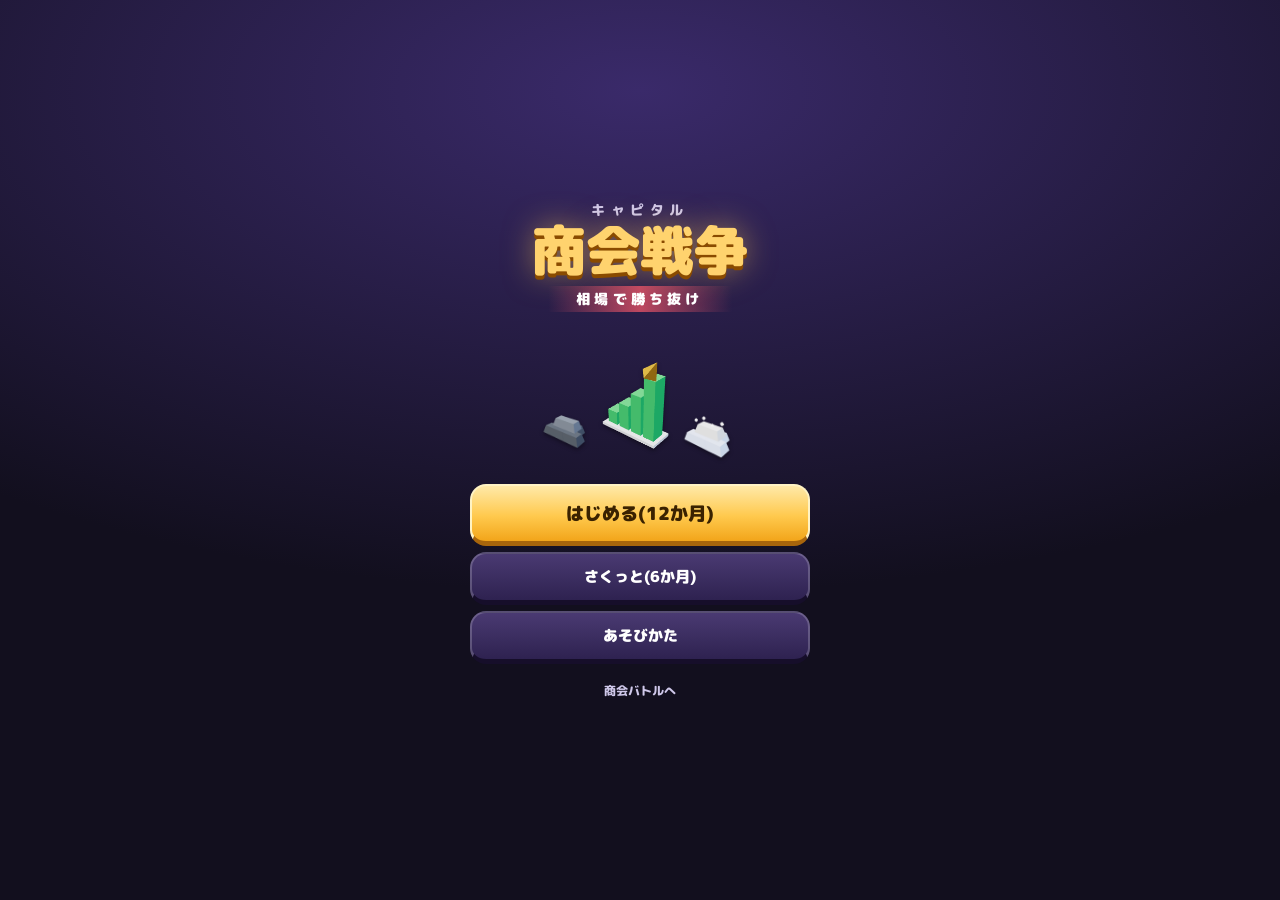
==== war/index.html @ 1674f00e "New game: Capital Merchant War, a resource trading game with live charts - Five resources with candl" ====
<!doctype html>
<html lang="ja">
<head>
<meta charset="utf-8">
<meta name="viewport" content="width=device-width,initial-scale=1,viewport-fit=cover,user-scalable=no">
<meta name="theme-color" content="#120f1e">
<meta name="apple-mobile-web-app-capable" content="yes">
<meta name="apple-mobile-web-app-title" content="商会戦争">
<title>キャピタル商会戦争</title>
<link rel="preconnect" href="https://fonts.googleapis.com">
<link href="https://fonts.googleapis.com/css2?family=M+PLUS+Rounded+1c:wght@500;800;900&display=swap" rel="stylesheet">
<link rel="stylesheet" href="style.css">
</head>
<body>
<div id="app">
  <header id="top"></header>
  <div id="rivals"></div>
  <div id="chips"></div>
  <div id="chartbox"><canvas id="chart"></canvas><div id="feed"></div><div id="timer"><i></i></div></div>
  <div id="pos"></div>
  <div id="ctrl"></div>
</div>
<div id="fx"></div>
<div id="sheet"></div>
<div id="screen"></div>
<script type="module" src="game.js"></script>
</body>
</html>
---- war/style.css ----
:root{--gold:#ffd36e;--up:#3ccf8e;--dn:#ff5a6a;--bg:#120f1e;--panel:#1d1830;--line:rgba(255,255,255,.1);--safet:env(safe-area-inset-top);--safeb:env(safe-area-inset-bottom)}
*{box-sizing:border-box;-webkit-tap-highlight-color:transparent;-webkit-user-select:none;user-select:none}
html,body{margin:0;height:100%;overflow:hidden;background:radial-gradient(120% 80% at 50% 0%,#2a1f4a 0%,#120f1e 60%);color:#fff;font-family:'M PLUS Rounded 1c',system-ui,-apple-system,'Hiragino Maru Gothic ProN',sans-serif;touch-action:manipulation}
button{font-family:inherit;color:inherit;border:0;cursor:pointer}
img.ic{width:22px;height:22px;object-fit:contain;vertical-align:middle;filter:drop-shadow(0 2px 2px rgba(0,0,0,.4));pointer-events:none}
.up{color:var(--up)}.dn{color:var(--dn)}
#app{position:fixed;inset:0;display:flex;flex-direction:column;gap:6px;padding:calc(var(--safet) + 6px) 10px calc(var(--safeb) + 8px)}
body.shake #app{animation:sh .35s}
@keyframes sh{20%{transform:translate(calc(var(--sh) * -1),2px)}40%{transform:translate(var(--sh),-2px)}60%{transform:translate(calc(var(--sh) * -.6),1px)}80%{transform:translate(calc(var(--sh) * .4),0)}}

/* 上: 月・総資産・順位 */
#top{display:flex;align-items:center;gap:8px}
.month{background:linear-gradient(180deg,#ffd36e,#f2a51a);color:#3a2200;border-radius:14px;padding:4px 12px;display:flex;flex-direction:column;align-items:center;line-height:1.1;border-bottom:3px solid #a8650c}
.month b{font-size:20px;font-weight:900}.month small{font-size:9px;font-weight:800}
.money{flex:1;min-width:0;background:var(--panel);border:1px solid var(--line);border-radius:14px;padding:4px 12px;display:flex;flex-direction:column;line-height:1.15}
.money .cash{font-size:13px;font-weight:800;display:flex;align-items:center;gap:4px}.money .cash b{font-size:24px;font-weight:900;letter-spacing:.02em}.money img.ic{width:24px;height:24px}
.money small{font-size:10px;color:#b8b0d8}
.rank{background:var(--panel);border:1px solid var(--line);border-radius:14px;padding:6px 12px;font-size:12px;font-weight:800}.rank b{font-size:24px;color:var(--gold);font-weight:900}

/* ライバル */
#rivals{display:flex;gap:4px}
.rv{flex:1;min-width:0;display:flex;align-items:center;gap:3px;background:var(--panel);border-radius:12px;padding:3px 5px;border:1px solid var(--line);border-bottom:2px solid var(--c);transition:transform .3s}
.rv.me{background:linear-gradient(180deg,#3a2f12,#1d1830);border-color:rgba(255,211,110,.5)}
.rv .n{font-size:11px;font-weight:900;color:var(--gold);width:10px}.rv img.ic{width:24px;height:24px}
.rv div{display:flex;flex-direction:column;line-height:1.1;min-width:0}.rv b{font-size:10px;white-space:nowrap}.rv small{font-size:10px;color:#cfc8ea;white-space:nowrap;font-weight:700}

/* 資源のチップ */
#chips{display:flex;gap:4px}
.chip{position:relative;flex:1;min-width:0;display:flex;flex-direction:column;align-items:center;gap:0;padding:5px 2px 4px;background:var(--panel);border-radius:12px;border:1.5px solid var(--line);transition:transform .15s}
.chip img.ic{width:28px;height:28px}.chip b{font-size:11px;font-weight:900}.chip .pr{font-size:12px;font-weight:900;color:#fff}
.chip .ch,.chip .fc{font-size:10px;font-weight:900}
.chip.on{border-color:var(--c);background:linear-gradient(180deg,color-mix(in srgb,var(--c) 22%,#1d1830),#1d1830);transform:translateY(-2px);box-shadow:0 6px 14px rgba(0,0,0,.35)}
.chip .hold{position:absolute;top:4px;right:4px;width:8px;height:8px;border-radius:50%;background:currentColor;box-shadow:0 0 6px currentColor}

/* チャート */
#chartbox{position:relative;flex:1;min-height:180px;background:linear-gradient(180deg,#191430,#100c1c);border:1px solid var(--line);border-radius:16px;overflow:hidden}
#chart{position:absolute;inset:0;width:100%;height:100%}
#feed{position:absolute;left:8px;top:6px;display:flex;flex-direction:column;gap:2px;pointer-events:none;max-width:60%}
.fd{font-size:11px;font-weight:800;text-shadow:0 1px 2px #000;animation:fdin .3s}.fd.old{opacity:.45;transition:opacity .6s}
@keyframes fdin{from{opacity:0;transform:translateX(-10px)}}
#timer{position:absolute;left:0;right:0;bottom:0;height:4px;background:rgba(255,255,255,.06);display:none}#timer i{display:block;height:100%;background:linear-gradient(90deg,var(--gold),#ff8a4d)}
body.live #timer{display:block}
body.live #chartbox{border-color:rgba(255,211,110,.5);box-shadow:0 0 0 1px rgba(255,211,110,.25),0 0 22px rgba(255,211,110,.12)}

/* いまの賭け */
#pos{min-height:56px}
.pl{background:var(--panel);border:1px solid var(--line);border-radius:14px;padding:5px 12px;display:flex;flex-direction:column;align-items:center;line-height:1.2}
.pl small{font-size:11px;color:#cfc8ea;font-weight:700}.pl b{font-size:26px;font-weight:900;letter-spacing:.02em}
.pl.up{border-color:rgba(60,207,142,.5)}.pl.up b{color:var(--up);text-shadow:0 0 12px rgba(60,207,142,.5)}
.pl.dn{border-color:rgba(255,90,106,.5)}.pl.dn b{color:var(--dn);text-shadow:0 0 12px rgba(255,90,106,.4)}
.pl.none b{font-size:18px;color:#cfc8ea}

/* 売り買いのボタン */
#ctrl{display:flex;flex-direction:column;gap:6px}
.amts{display:flex;gap:5px}
.amt{flex:1;padding:6px 0;border-radius:10px;background:var(--panel);border:1px solid var(--line);font-weight:900;font-size:13px;color:#cfc8ea}
.amt.on{background:linear-gradient(180deg,#ffe9a8,#ffc94d);color:#3a2200;border-color:#fff3c4}
.trade{display:flex;gap:6px}
.tb{flex:1;color:#fff;text-shadow:0 2px 0 rgba(0,0,0,.25);border-radius:18px;padding:10px 0 8px;display:flex;flex-direction:column;align-items:center;line-height:1.1;font-weight:900;border:2px solid rgba(255,255,255,.25);border-bottom-width:6px;transition:transform .08s}
.tb b{font-size:22px}.tb small{font-size:11px;opacity:.85}
.tb.up{background:linear-gradient(180deg,#5ee6a6,#1f9e66);border-bottom-color:#0d5c3a}
.tb.dn{background:linear-gradient(180deg,#ff8a95,#d63048);border-bottom-color:#7a1020}
.tb.close{flex:.75;background:linear-gradient(180deg,#ffe9a8,#f2a51a);color:#3a2200;border-bottom-color:#a8650c}.tb.close b{font-size:18px}
.tb:disabled{filter:grayscale(.85) brightness(.6);opacity:.7}
.tb.press,.tb:active:not(:disabled){transform:translateY(3px);border-bottom-width:3px}

/* 下から出るシート(ニュース・結果) */
#sheet{position:fixed;left:0;right:0;bottom:0;z-index:20;max-height:72vh;overflow:auto;background:linear-gradient(180deg,#261e44,#171228);border-radius:22px 22px 0 0;border-top:2px solid rgba(255,211,110,.5);padding:14px 14px calc(var(--safeb) + 14px);transform:translateY(105%);transition:transform .35s cubic-bezier(.2,.9,.25,1);box-shadow:0 -14px 40px rgba(0,0,0,.5)}
#sheet.on{transform:none}
#sheet.mini .plan>*:not(.ph):not(.btn){display:none}#sheet.mini .ph small::after{content:'(タップで開く)'}
.ph{cursor:pointer}
.ph,.rh{font-size:20px;font-weight:900;color:var(--gold);margin-bottom:8px}.ph small{display:block;font-size:11px;color:#cfc8ea;font-weight:700}
.news{display:flex;gap:10px;align-items:center;background:rgba(255,255,255,.06);border-radius:14px;padding:8px 10px;margin-bottom:6px;border-left:5px solid #888;animation:nin .4s backwards}
.news:nth-child(3){animation-delay:.12s}
@keyframes nin{from{opacity:0;transform:translateX(20px)}}
.news img.ic{width:40px;height:40px;flex:0 0 40px}.news div{display:flex;flex-direction:column;gap:1px}.news b{font-size:14px}.news small{font-size:11px;color:#cfc8ea}
.news .tag{align-self:flex-start;font-size:10px;font-weight:900;padding:1px 8px;border-radius:999px}
.news.sure{border-left-color:var(--gold)}.news.sure .tag{background:var(--gold);color:#3a2200}
.news.rumor{border-left-color:#8a80b0}.news.rumor .tag{background:#5a5080}
.enemy{display:flex;gap:10px;align-items:center;background:rgba(255,90,106,.12);border:1px solid rgba(255,90,106,.4);border-radius:14px;padding:6px 10px;margin-bottom:6px}
.enemy img.ic{width:34px;height:34px}.enemy div{display:flex;flex-direction:column}.enemy b{font-size:13px;color:#ffb3bb}.enemy small{font-size:11px;color:#e8d8e0}
.hand{margin:8px 0}.hl{font-size:12px;font-weight:900;color:#cfc8ea;margin-bottom:4px}
.cards{display:flex;gap:6px}
.card{flex:1;min-width:0;display:flex;flex-direction:column;align-items:center;gap:2px;padding:8px 4px;border-radius:14px;background:linear-gradient(180deg,#3d2f6a,#241b40);border:1.5px solid rgba(199,155,255,.5);border-bottom:4px solid #120a22}
.card img.ic{width:36px;height:36px}.card b{font-size:13px;font-weight:900}.card small{font-size:10px;color:#d8ccff;text-align:center;line-height:1.3}
.card.dim{opacity:.4}.card:active{transform:translateY(2px)}
.usedc{margin-top:6px;font-size:12px;font-weight:800;color:var(--gold)}
.none{color:#8a80b0}
.btn{padding:12px 18px;border-radius:16px;font-weight:900;font-size:15px;background:linear-gradient(180deg,#4a3a72,#2e2250);border:2px solid rgba(255,255,255,.2);border-bottom:5px solid #160e2a;width:100%;margin-top:6px}
.btn.go{background:linear-gradient(180deg,#ffe9a8,#ffc94d 55%,#f2a51a);color:#3a2200;border-color:#fff3c4;border-bottom-color:#a8650c}
.btn.big{font-size:18px;padding:14px}
.btn:active{transform:translateY(2px);border-bottom-width:3px}
.res .rbig{font-size:44px;font-weight:900;text-align:center;letter-spacing:.02em}.res.win .rbig{color:var(--up);text-shadow:0 0 20px rgba(60,207,142,.5)}.res.lose .rbig{color:var(--dn)}
.res .rsub{text-align:center;font-size:13px;color:#cfc8ea;margin-bottom:8px}.res .rsub em{font-style:normal;color:var(--gold);margin-left:6px}
.rres{display:grid;grid-template-columns:1fr 1fr;gap:4px;margin-bottom:8px}.rr{display:flex;align-items:center;gap:4px;background:rgba(255,255,255,.05);border-radius:10px;padding:4px 8px;font-size:12px}.rr b{flex:1}.rr span{font-weight:900}
.rrank{display:flex;flex-direction:column;gap:4px}
.rk{display:flex;align-items:center;gap:6px;background:rgba(255,255,255,.05);border-radius:12px;padding:5px 10px;animation:nin .4s backwards}
.rk:nth-child(2){animation-delay:.08s}.rk:nth-child(3){animation-delay:.16s}.rk:nth-child(4){animation-delay:.24s}
.rk.me{background:linear-gradient(90deg,rgba(255,211,110,.25),rgba(255,211,110,.05));border:1px solid rgba(255,211,110,.5)}
.rk .n{font-size:18px;font-weight:900;color:var(--gold);width:18px}.rk img.ic{width:30px;height:30px}.rk b{flex:1;font-size:14px}.rk span{font-weight:900}.rk small{font-weight:900;font-size:12px;width:60px;text-align:right}

/* 選ぶ・タイトル・最終結果 */
#screen{position:fixed;inset:0;z-index:30;pointer-events:none}#screen>*{pointer-events:auto}
.pick,.final,.how{position:absolute;inset:0;display:flex;align-items:center;justify-content:center;padding:20px;background:rgba(8,5,16,.7);backdrop-filter:blur(3px);-webkit-backdrop-filter:blur(3px)}
.pcard,.fcard{width:100%;max-width:360px;background:linear-gradient(180deg,#2e2052,#1b1430);border:2px solid rgba(255,211,110,.5);border-radius:22px;padding:18px;animation:pop .35s cubic-bezier(.2,1.3,.4,1)}
@keyframes pop{from{transform:scale(.6);opacity:0}}
.pt{font-size:17px;font-weight:900;margin-bottom:10px;text-align:center}
.opts{display:grid;grid-template-columns:1fr 1fr;gap:6px}.opt{display:flex;flex-direction:column;align-items:center;gap:2px;padding:10px;border-radius:14px;background:rgba(255,255,255,.08);border:1px solid var(--line)}.opt img.ic{width:36px;height:36px}.opt b{font-size:14px}.opt small{font-size:10px;color:#cfc8ea}
.ft{font-size:34px;font-weight:900;text-align:center;color:var(--gold);text-shadow:0 4px 0 #8a4b00,0 0 24px rgba(255,200,80,.5)}
.fs{text-align:center;font-size:13px;color:#cfc8ea;margin:6px 0 10px}.fs em{display:block;font-style:normal;color:var(--gold);font-weight:900}
.fbtns{margin-top:10px}
.title{position:absolute;inset:0;display:flex;flex-direction:column;align-items:center;justify-content:center;gap:18px;padding:30px;background:radial-gradient(120% 80% at 50% 10%,#3a2a6a,#120f1e 70%)}
.logo{display:flex;flex-direction:column;align-items:center;animation:pop .8s cubic-bezier(.2,1.3,.4,1)}
.logo small{font-size:14px;letter-spacing:.4em;color:#cfc8ea;font-weight:800}.logo b{font-size:54px;font-weight:900;color:var(--gold);text-shadow:0 4px 0 #8a4b00,0 0 30px rgba(255,200,80,.5);line-height:1.1}
.logo span{margin-top:6px;font-size:14px;font-weight:900;letter-spacing:.3em;background:linear-gradient(90deg,transparent,rgba(255,90,106,.7),transparent);padding:3px 28px}
.tchart{position:relative;width:200px;height:130px}.tchart img.big{position:absolute;left:30px;top:0;width:130px;height:130px;animation:fl 3s ease-in-out infinite}.tchart img.mid{position:absolute;right:0;bottom:0;width:60px;height:60px;animation:fl 2.6s ease-in-out infinite .4s}.tchart img.mid2{position:absolute;left:0;bottom:6px;width:54px;height:54px;animation:fl 2.8s ease-in-out infinite .8s}
@keyframes fl{50%{transform:translateY(-8px)}}
.tbtns{width:100%;max-width:340px;display:flex;flex-direction:column}
.best{font-size:13px;color:var(--gold);font-weight:800}.back{color:#cfc8ea;font-size:12px;font-weight:800;text-decoration:none}
.hcard{width:100%;max-width:360px;background:linear-gradient(180deg,#fff9ea,#ffeec4);color:#3a2400;border-radius:22px;padding:20px;display:flex;flex-direction:column;align-items:center;gap:8px;border-bottom:6px solid #d9a440;animation:pop .35s cubic-bezier(.2,1.3,.4,1)}
.hcard .hn{font-size:11px;font-weight:900;color:#a8650c;letter-spacing:.2em}.hcard img.hic{width:84px;height:84px}.hcard b{font-size:21px;font-weight:900}.hcard p{margin:0;font-size:14px;line-height:1.7;text-align:center}.hcard p b{font-size:inherit;color:#c2334a}
.hbtns{display:flex;gap:8px;width:100%}.hbtns .btn{flex:1}

/* 演出 */
#fx{position:fixed;inset:0;z-index:40;pointer-events:none;overflow:hidden}
.banner{position:absolute;left:0;right:0;top:38%;display:flex;flex-direction:column;align-items:center;padding:10px;background:linear-gradient(90deg,transparent,rgba(30,20,60,.92) 20%,rgba(30,20,60,.92) 80%,transparent);animation:bn 1.5s forwards}
.banner b{font-size:26px;font-weight:900;color:var(--gold);text-shadow:0 2px 0 #6a3a00}.banner small{font-size:12px;color:#e6dcff}
.banner.bad b{color:#ff9aa8;text-shadow:0 2px 0 #6a0010}.banner.open b{color:#fff}
@keyframes bn{0%{opacity:0;transform:scaleY(0)}12%{opacity:1;transform:none}80%{opacity:1}100%{opacity:0;transform:translateX(30px)}}
.flt{position:absolute;transform:translate(-50%,-50%);font-weight:900;font-size:18px;white-space:nowrap;text-shadow:0 2px 0 rgba(0,0,0,.6);animation:flt 1.1s forwards}.flt.up{color:#9bf5c9}.flt.dn{color:#ffb3bb}
@keyframes flt{0%{opacity:0;transform:translate(-50%,0) scale(.6)}15%{opacity:1;transform:translate(-50%,-30px) scale(1.15)}100%{opacity:0;transform:translate(-50%,-90px)}}
.spark{position:absolute;width:8px;height:8px;border-radius:50%;animation:sp .7s ease-out forwards}
@keyframes sp{to{transform:translate(var(--dx),var(--dy)) scale(.2);opacity:0}}
.conf{position:absolute;top:-12px;width:8px;height:14px;border-radius:2px;animation:cf 2s ease-in forwards}
@keyframes cf{to{transform:translateY(105vh) rotate(var(--rot));opacity:.8}}
.toast{position:absolute;left:50%;bottom:22%;transform:translateX(-50%);background:rgba(20,12,40,.92);border:1px solid rgba(255,211,110,.5);border-radius:999px;padding:8px 16px;font-size:13px;font-weight:800;white-space:nowrap;animation:fdin .25s}
.say{position:absolute;display:flex;align-items:center;gap:6px;max-width:230px;background:#fff;color:#2a1a10;border-radius:14px;padding:6px 10px;font-size:12px;font-weight:800;border-left:5px solid var(--c);box-shadow:0 6px 16px rgba(0,0,0,.4);animation:pop .3s cubic-bezier(.2,1.3,.4,1)}.say img.ic{width:28px;height:28px}
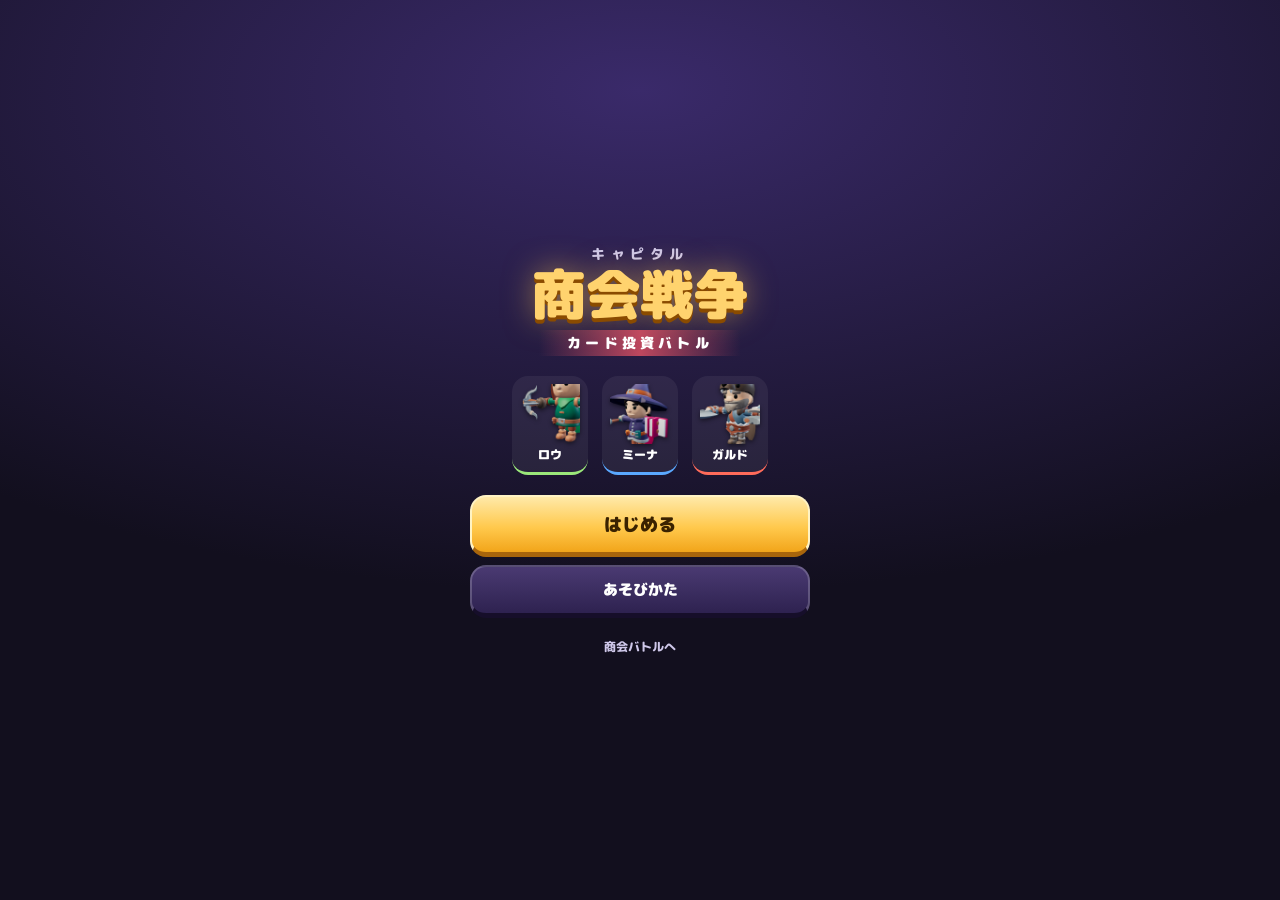
==== commit 794946c7: "商会戦争をカード投資バトルに作り直し ニュースを読んで投資カードを3枚選び、決算の儲けの差でライバルの信用を削る。 役(的中・一点集中・分散・パーフェクト)、ライバル3人、月の合間のお店(顧問・カード" ====
--- a/war/index.html
+++ b/war/index.html
@@ -13,15 +13,14 @@
 </head>
 <body>
 <div id="app">
-  <header id="top"></header>
-  <div id="rivals"></div>
-  <div id="chips"></div>
-  <div id="chartbox"><canvas id="chart"></canvas><div id="feed"></div><div id="timer"><i></i></div></div>
-  <div id="pos"></div>
-  <div id="ctrl"></div>
+  <header id="vs"></header>
+  <div id="news"></div>
+  <div id="board"></div>
+  <div id="perks"></div>
+  <div id="hand"></div>
+  <div id="act"></div>
 </div>
 <div id="fx"></div>
-<div id="sheet"></div>
 <div id="screen"></div>
 <script type="module" src="game.js"></script>
 </body>
--- a/war/style.css
+++ b/war/style.css
@@ -1,121 +1,129 @@
-:root{--gold:#ffd36e;--up:#3ccf8e;--dn:#ff5a6a;--bg:#120f1e;--panel:#1d1830;--line:rgba(255,255,255,.1);--safet:env(safe-area-inset-top);--safeb:env(safe-area-inset-bottom)}
+:root{--gold:#ffd36e;--up:#3ccf8e;--dn:#ff5a6a;--panel:#1d1830;--line:rgba(255,255,255,.1);--safet:env(safe-area-inset-top);--safeb:env(safe-area-inset-bottom)}
 *{box-sizing:border-box;-webkit-tap-highlight-color:transparent;-webkit-user-select:none;user-select:none}
-html,body{margin:0;height:100%;overflow:hidden;background:radial-gradient(120% 80% at 50% 0%,#2a1f4a 0%,#120f1e 60%);color:#fff;font-family:'M PLUS Rounded 1c',system-ui,-apple-system,'Hiragino Maru Gothic ProN',sans-serif;touch-action:manipulation}
+html,body{margin:0;height:100%;overflow:hidden;background:radial-gradient(120% 70% at 50% 0%,#33225a 0%,#140f24 55%,#0c0916 100%);color:#fff;font-family:'M PLUS Rounded 1c',system-ui,-apple-system,'Hiragino Maru Gothic ProN',sans-serif;touch-action:manipulation}
 button{font-family:inherit;color:inherit;border:0;cursor:pointer}
-img.ic{width:22px;height:22px;object-fit:contain;vertical-align:middle;filter:drop-shadow(0 2px 2px rgba(0,0,0,.4));pointer-events:none}
+img.ic{width:22px;height:22px;object-fit:contain;vertical-align:middle;filter:drop-shadow(0 2px 2px rgba(0,0,0,.45));pointer-events:none}
+img.ic.mini{width:14px;height:14px;margin:0 1px 0 4px}
 .up{color:var(--up)}.dn{color:var(--dn)}
-#app{position:fixed;inset:0;display:flex;flex-direction:column;gap:6px;padding:calc(var(--safet) + 6px) 10px calc(var(--safeb) + 8px)}
-body.shake #app{animation:sh .35s}
-@keyframes sh{20%{transform:translate(calc(var(--sh) * -1),2px)}40%{transform:translate(var(--sh),-2px)}60%{transform:translate(calc(var(--sh) * -.6),1px)}80%{transform:translate(calc(var(--sh) * .4),0)}}
+#app{position:fixed;inset:0;display:flex;flex-direction:column;gap:7px;padding:calc(var(--safet) + 6px) 10px calc(var(--safeb) + 8px)}
+body.shake #app{animation:sh .4s}
+@keyframes sh{20%{transform:translate(-7px,2px)}40%{transform:translate(6px,-2px)}60%{transform:translate(-4px,1px)}80%{transform:translate(3px,0)}}
 
-/* 上: 月・総資産・順位 */
-#top{display:flex;align-items:center;gap:8px}
-.month{background:linear-gradient(180deg,#ffd36e,#f2a51a);color:#3a2200;border-radius:14px;padding:4px 12px;display:flex;flex-direction:column;align-items:center;line-height:1.1;border-bottom:3px solid #a8650c}
-.month b{font-size:20px;font-weight:900}.month small{font-size:9px;font-weight:800}
-.money{flex:1;min-width:0;background:var(--panel);border:1px solid var(--line);border-radius:14px;padding:4px 12px;display:flex;flex-direction:column;line-height:1.15}
-.money .cash{font-size:13px;font-weight:800;display:flex;align-items:center;gap:4px}.money .cash b{font-size:24px;font-weight:900;letter-spacing:.02em}.money img.ic{width:24px;height:24px}
-.money small{font-size:10px;color:#b8b0d8}
-.rank{background:var(--panel);border:1px solid var(--line);border-radius:14px;padding:6px 12px;font-size:12px;font-weight:800}.rank b{font-size:24px;color:var(--gold);font-weight:900}
+/* 上: VS と信用ゲージ */
+#vs{display:flex;align-items:center;gap:6px}
+.side{flex:1;min-width:0;display:flex;align-items:center;gap:6px;background:var(--panel);border:1px solid var(--line);border-radius:16px;padding:5px 8px}
+.side.rv{border-color:color-mix(in srgb,var(--c) 60%,transparent);background:linear-gradient(270deg,color-mix(in srgb,var(--c) 22%,#1d1830),#1d1830)}
+.side.me{border-color:rgba(255,211,110,.45)}
+.side img.face{width:38px;height:38px;flex:0 0 38px}
+.side .info{flex:1;min-width:0;display:flex;flex-direction:column;gap:3px}.side .info small{font-size:11px;font-weight:800;color:#e6dcff;white-space:nowrap;display:flex;align-items:center}
+.side.rv .info small{justify-content:flex-end}
+.hp{position:relative;height:13px;border-radius:9px;background:#2a1a2e;overflow:hidden;box-shadow:inset 0 2px 3px rgba(0,0,0,.5)}
+.hp i{position:absolute;top:0;bottom:0;left:0;border-radius:9px;transition:width .6s cubic-bezier(.2,1.3,.4,1)}
+.hp.me i{background:linear-gradient(180deg,#9bf5c9,#2fb77a)}.hp.rv i{left:auto;right:0;background:linear-gradient(180deg,#ff9aa8,#e5243b)}
+.hp b{position:absolute;inset:0;text-align:center;font-size:10px;line-height:13px;text-shadow:0 1px 2px #000}
+.mid{display:flex;flex-direction:column;align-items:center;line-height:1}.mid b{font-size:20px;font-weight:900;color:var(--gold);text-shadow:0 2px 0 #8a4b00}.mid small{font-size:8px;color:#b8b0d8;white-space:nowrap;margin-top:2px}
+.side.hit,.col.hit{animation:hitflash .45s}
+@keyframes hitflash{0%,100%{transform:none}25%{transform:translateX(-6px);filter:brightness(2)}50%{transform:translateX(5px)}75%{transform:translateX(-3px)}}
 
-/* ライバル */
-#rivals{display:flex;gap:4px}
-.rv{flex:1;min-width:0;display:flex;align-items:center;gap:3px;background:var(--panel);border-radius:12px;padding:3px 5px;border:1px solid var(--line);border-bottom:2px solid var(--c);transition:transform .3s}
-.rv.me{background:linear-gradient(180deg,#3a2f12,#1d1830);border-color:rgba(255,211,110,.5)}
-.rv .n{font-size:11px;font-weight:900;color:var(--gold);width:10px}.rv img.ic{width:24px;height:24px}
-.rv div{display:flex;flex-direction:column;line-height:1.1;min-width:0}.rv b{font-size:10px;white-space:nowrap}.rv small{font-size:10px;color:#cfc8ea;white-space:nowrap;font-weight:700}
+/* ニュース */
+#news{display:flex;flex-direction:column;gap:4px}
+.nw{display:flex;gap:8px;align-items:center;background:rgba(255,255,255,.06);border-radius:12px;padding:5px 9px;border-left:4px solid #888}
+.nw img.ic{width:30px;height:30px;flex:0 0 30px}.nw div{min-width:0;display:flex;flex-direction:column}
+.nw b{font-size:13px;font-weight:900;white-space:nowrap;overflow:hidden;text-overflow:ellipsis}.nw small{font-size:11px;color:#cfc8ea}.nw small em{font-style:normal;font-weight:900}
+.nw .tag{align-self:flex-start;font-size:9px;font-weight:900;padding:0 7px;border-radius:999px;margin-bottom:1px}
+.nw.sure{border-left-color:var(--gold)}.nw.sure .tag{background:var(--gold);color:#3a2200}
+.nw.likely{border-left-color:#7fb8ff}.nw.likely .tag{background:#3a6fc8}
+.nw.rumor{border-left-color:#8a80b0}.nw.rumor .tag{background:#5a5080}
+.nw.hidden{border-left-color:#5aa8ff;background:repeating-linear-gradient(135deg,rgba(90,168,255,.08) 0 8px,transparent 8px 16px)}
 
-/* 資源のチップ */
-#chips{display:flex;gap:4px}
-.chip{position:relative;flex:1;min-width:0;display:flex;flex-direction:column;align-items:center;gap:0;padding:5px 2px 4px;background:var(--panel);border-radius:12px;border:1.5px solid var(--line);transition:transform .15s}
-.chip img.ic{width:28px;height:28px}.chip b{font-size:11px;font-weight:900}.chip .pr{font-size:12px;font-weight:900;color:#fff}
-.chip .ch,.chip .fc{font-size:10px;font-weight:900}
-.chip.on{border-color:var(--c);background:linear-gradient(180deg,color-mix(in srgb,var(--c) 22%,#1d1830),#1d1830);transform:translateY(-2px);box-shadow:0 6px 14px rgba(0,0,0,.35)}
-.chip .hold{position:absolute;top:4px;right:4px;width:8px;height:8px;border-radius:50%;background:currentColor;box-shadow:0 0 6px currentColor}
+/* 相場ボード */
+#board{display:grid;grid-template-columns:repeat(4,1fr);gap:4px}
+.tile{position:relative;display:flex;flex-direction:column;align-items:center;background:var(--panel);border:1px solid var(--line);border-bottom:2px solid var(--c);border-radius:11px;padding:3px 2px}
+.tile img.ic{width:24px;height:24px}.tile b{font-size:10px;font-weight:900;white-space:nowrap}
+.tile .spk{width:56px;height:16px}.tile .lm{font-size:9px;font-weight:800;color:#b8b0d8}.tile .lm.up{color:var(--up)}.tile .lm.dn{color:var(--dn)}
+.tile .nb{position:absolute;top:2px;right:3px;font-style:normal;font-size:10px;font-weight:900}
 
-/* チャート */
-#chartbox{position:relative;flex:1;min-height:180px;background:linear-gradient(180deg,#191430,#100c1c);border:1px solid var(--line);border-radius:16px;overflow:hidden}
-#chart{position:absolute;inset:0;width:100%;height:100%}
-#feed{position:absolute;left:8px;top:6px;display:flex;flex-direction:column;gap:2px;pointer-events:none;max-width:60%}
-.fd{font-size:11px;font-weight:800;text-shadow:0 1px 2px #000;animation:fdin .3s}.fd.old{opacity:.45;transition:opacity .6s}
-@keyframes fdin{from{opacity:0;transform:translateX(-10px)}}
-#timer{position:absolute;left:0;right:0;bottom:0;height:4px;background:rgba(255,255,255,.06);display:none}#timer i{display:block;height:100%;background:linear-gradient(90deg,var(--gold),#ff8a4d)}
-body.live #timer{display:block}
-body.live #chartbox{border-color:rgba(255,211,110,.5);box-shadow:0 0 0 1px rgba(255,211,110,.25),0 0 22px rgba(255,211,110,.12)}
+/* 顧問 */
+#perks{display:flex;align-items:center;gap:4px;overflow-x:auto;min-height:30px}
+#perks .pl{font-size:11px;font-weight:900;color:var(--gold);flex:0 0 auto}
+#perks small{font-size:11px;color:#8a80b0}
+.perk{flex:0 0 auto;display:flex;align-items:center;gap:3px;background:linear-gradient(180deg,#3d2f6a,#2a2050);border:1px solid rgba(199,155,255,.5);border-radius:999px;padding:2px 9px 2px 3px}.perk img.ic{width:22px;height:22px}.perk b{font-size:11px;white-space:nowrap}
 
-/* いまの賭け */
-#pos{min-height:56px}
-.pl{background:var(--panel);border:1px solid var(--line);border-radius:14px;padding:5px 12px;display:flex;flex-direction:column;align-items:center;line-height:1.2}
-.pl small{font-size:11px;color:#cfc8ea;font-weight:700}.pl b{font-size:26px;font-weight:900;letter-spacing:.02em}
-.pl.up{border-color:rgba(60,207,142,.5)}.pl.up b{color:var(--up);text-shadow:0 0 12px rgba(60,207,142,.5)}
-.pl.dn{border-color:rgba(255,90,106,.5)}.pl.dn b{color:var(--dn);text-shadow:0 0 12px rgba(255,90,106,.4)}
-.pl.none b{font-size:18px;color:#cfc8ea}
+/* 手札 */
+#hand{flex:1;min-height:0;display:flex;flex-wrap:wrap;align-content:flex-end;justify-content:center;gap:6px;padding-top:12px}
+.card{position:relative;width:calc((100% - 12px) / 3);max-width:118px;display:flex;flex-direction:column;align-items:center;gap:1px;padding:8px 4px 6px;border-radius:16px;background:linear-gradient(180deg,#fffaf0,#efe4cc);color:#2a1a10;border:2px solid #fff;border-bottom:5px solid #b9a37a;box-shadow:0 6px 14px rgba(0,0,0,.4);transition:transform .18s cubic-bezier(.2,1.4,.4,1),box-shadow .18s}
+.card .ci{width:44px;height:44px}.card b{font-size:14px;font-weight:900}
+.card .dir{font-size:13px;font-weight:900;padding:1px 9px;border-radius:999px;color:#fff}
+.card.cu .dir{background:linear-gradient(180deg,#5ee6a6,#1f9e66)}.card.cd .dir{background:linear-gradient(180deg,#ff8a95,#d63048)}.card.strad .dir{background:linear-gradient(180deg,#c79bff,#7c4dff)}
+.card small{font-size:10px;font-weight:800;color:#7a6440}
+.card .pw{position:absolute;top:5px;left:7px;display:flex;gap:2px}.card .pw i{width:7px;height:7px;border-radius:50%;background:var(--c);box-shadow:0 0 0 1.5px #5a4020}
+.card.sel{transform:translateY(-14px) scale(1.04);box-shadow:0 0 0 3px var(--gold),0 14px 24px rgba(0,0,0,.5)}
+.card.sel::after{content:'';position:absolute;top:-8px;right:-6px;width:20px;height:20px;border-radius:50%;background:var(--gold);box-shadow:0 2px 0 #a8650c}
 
-/* 売り買いのボタン */
-#ctrl{display:flex;flex-direction:column;gap:6px}
-.amts{display:flex;gap:5px}
-.amt{flex:1;padding:6px 0;border-radius:10px;background:var(--panel);border:1px solid var(--line);font-weight:900;font-size:13px;color:#cfc8ea}
-.amt.on{background:linear-gradient(180deg,#ffe9a8,#ffc94d);color:#3a2200;border-color:#fff3c4}
-.trade{display:flex;gap:6px}
-.tb{flex:1;color:#fff;text-shadow:0 2px 0 rgba(0,0,0,.25);border-radius:18px;padding:10px 0 8px;display:flex;flex-direction:column;align-items:center;line-height:1.1;font-weight:900;border:2px solid rgba(255,255,255,.25);border-bottom-width:6px;transition:transform .08s}
-.tb b{font-size:22px}.tb small{font-size:11px;opacity:.85}
-.tb.up{background:linear-gradient(180deg,#5ee6a6,#1f9e66);border-bottom-color:#0d5c3a}
-.tb.dn{background:linear-gradient(180deg,#ff8a95,#d63048);border-bottom-color:#7a1020}
-.tb.close{flex:.75;background:linear-gradient(180deg,#ffe9a8,#f2a51a);color:#3a2200;border-bottom-color:#a8650c}.tb.close b{font-size:18px}
-.tb:disabled{filter:grayscale(.85) brightness(.6);opacity:.7}
-.tb.press,.tb:active:not(:disabled){transform:translateY(3px);border-bottom-width:3px}
-
-/* 下から出るシート(ニュース・結果) */
-#sheet{position:fixed;left:0;right:0;bottom:0;z-index:20;max-height:72vh;overflow:auto;background:linear-gradient(180deg,#261e44,#171228);border-radius:22px 22px 0 0;border-top:2px solid rgba(255,211,110,.5);padding:14px 14px calc(var(--safeb) + 14px);transform:translateY(105%);transition:transform .35s cubic-bezier(.2,.9,.25,1);box-shadow:0 -14px 40px rgba(0,0,0,.5)}
-#sheet.on{transform:none}
-#sheet.mini .plan>*:not(.ph):not(.btn){display:none}#sheet.mini .ph small::after{content:'(タップで開く)'}
-.ph{cursor:pointer}
-.ph,.rh{font-size:20px;font-weight:900;color:var(--gold);margin-bottom:8px}.ph small{display:block;font-size:11px;color:#cfc8ea;font-weight:700}
-.news{display:flex;gap:10px;align-items:center;background:rgba(255,255,255,.06);border-radius:14px;padding:8px 10px;margin-bottom:6px;border-left:5px solid #888;animation:nin .4s backwards}
-.news:nth-child(3){animation-delay:.12s}
-@keyframes nin{from{opacity:0;transform:translateX(20px)}}
-.news img.ic{width:40px;height:40px;flex:0 0 40px}.news div{display:flex;flex-direction:column;gap:1px}.news b{font-size:14px}.news small{font-size:11px;color:#cfc8ea}
-.news .tag{align-self:flex-start;font-size:10px;font-weight:900;padding:1px 8px;border-radius:999px}
-.news.sure{border-left-color:var(--gold)}.news.sure .tag{background:var(--gold);color:#3a2200}
-.news.rumor{border-left-color:#8a80b0}.news.rumor .tag{background:#5a5080}
-.enemy{display:flex;gap:10px;align-items:center;background:rgba(255,90,106,.12);border:1px solid rgba(255,90,106,.4);border-radius:14px;padding:6px 10px;margin-bottom:6px}
-.enemy img.ic{width:34px;height:34px}.enemy div{display:flex;flex-direction:column}.enemy b{font-size:13px;color:#ffb3bb}.enemy small{font-size:11px;color:#e8d8e0}
-.hand{margin:8px 0}.hl{font-size:12px;font-weight:900;color:#cfc8ea;margin-bottom:4px}
-.cards{display:flex;gap:6px}
-.card{flex:1;min-width:0;display:flex;flex-direction:column;align-items:center;gap:2px;padding:8px 4px;border-radius:14px;background:linear-gradient(180deg,#3d2f6a,#241b40);border:1.5px solid rgba(199,155,255,.5);border-bottom:4px solid #120a22}
-.card img.ic{width:36px;height:36px}.card b{font-size:13px;font-weight:900}.card small{font-size:10px;color:#d8ccff;text-align:center;line-height:1.3}
-.card.dim{opacity:.4}.card:active{transform:translateY(2px)}
-.usedc{margin-top:6px;font-size:12px;font-weight:800;color:var(--gold)}
-.none{color:#8a80b0}
-.btn{padding:12px 18px;border-radius:16px;font-weight:900;font-size:15px;background:linear-gradient(180deg,#4a3a72,#2e2250);border:2px solid rgba(255,255,255,.2);border-bottom:5px solid #160e2a;width:100%;margin-top:6px}
+/* 下のボタン */
+#act{display:flex;gap:8px}
+.btn{padding:12px 16px;border-radius:16px;font-weight:900;font-size:15px;background:linear-gradient(180deg,#4a3a72,#2e2250);border:2px solid rgba(255,255,255,.2);border-bottom:5px solid #160e2a;width:100%}
 .btn.go{background:linear-gradient(180deg,#ffe9a8,#ffc94d 55%,#f2a51a);color:#3a2200;border-color:#fff3c4;border-bottom-color:#a8650c}
 .btn.big{font-size:18px;padding:14px}
-.btn:active{transform:translateY(2px);border-bottom-width:3px}
-.res .rbig{font-size:44px;font-weight:900;text-align:center;letter-spacing:.02em}.res.win .rbig{color:var(--up);text-shadow:0 0 20px rgba(60,207,142,.5)}.res.lose .rbig{color:var(--dn)}
-.res .rsub{text-align:center;font-size:13px;color:#cfc8ea;margin-bottom:8px}.res .rsub em{font-style:normal;color:var(--gold);margin-left:6px}
-.rres{display:grid;grid-template-columns:1fr 1fr;gap:4px;margin-bottom:8px}.rr{display:flex;align-items:center;gap:4px;background:rgba(255,255,255,.05);border-radius:10px;padding:4px 8px;font-size:12px}.rr b{flex:1}.rr span{font-weight:900}
-.rrank{display:flex;flex-direction:column;gap:4px}
-.rk{display:flex;align-items:center;gap:6px;background:rgba(255,255,255,.05);border-radius:12px;padding:5px 10px;animation:nin .4s backwards}
-.rk:nth-child(2){animation-delay:.08s}.rk:nth-child(3){animation-delay:.16s}.rk:nth-child(4){animation-delay:.24s}
-.rk.me{background:linear-gradient(90deg,rgba(255,211,110,.25),rgba(255,211,110,.05));border:1px solid rgba(255,211,110,.5)}
-.rk .n{font-size:18px;font-weight:900;color:var(--gold);width:18px}.rk img.ic{width:30px;height:30px}.rk b{flex:1;font-size:14px}.rk span{font-weight:900}.rk small{font-weight:900;font-size:12px;width:60px;text-align:right}
+.btn:active:not(:disabled){transform:translateY(2px);border-bottom-width:3px}
+.btn:disabled{filter:grayscale(.8) brightness(.7);opacity:.7}
+#act .redraw{flex:0 0 38%;display:flex;align-items:center;justify-content:center;gap:6px;font-size:14px;line-height:1.1}#act .redraw img.ic{width:26px;height:26px}#act .redraw small{display:block;font-size:10px;opacity:.8}
+#act .go{flex:1;font-size:17px}
 
-/* 選ぶ・タイトル・最終結果 */
+/* 決算(めくる) */
 #screen{position:fixed;inset:0;z-index:30;pointer-events:none}#screen>*{pointer-events:auto}
-.pick,.final,.how{position:absolute;inset:0;display:flex;align-items:center;justify-content:center;padding:20px;background:rgba(8,5,16,.7);backdrop-filter:blur(3px);-webkit-backdrop-filter:blur(3px)}
-.pcard,.fcard{width:100%;max-width:360px;background:linear-gradient(180deg,#2e2052,#1b1430);border:2px solid rgba(255,211,110,.5);border-radius:22px;padding:18px;animation:pop .35s cubic-bezier(.2,1.3,.4,1)}
+.reveal{position:absolute;inset:0;display:grid;grid-template-columns:1fr 1fr;grid-template-rows:auto 1fr auto auto;gap:8px;padding:calc(var(--safet) + 12px) 10px calc(var(--safeb) + 12px);background:rgba(10,6,20,.93);backdrop-filter:blur(4px);-webkit-backdrop-filter:blur(4px);animation:fadein .25s}
+@keyframes fadein{from{opacity:0}}
+.rvh{grid-column:1/3;text-align:center;font-size:20px;font-weight:900;color:var(--gold)}
+.col{display:flex;flex-direction:column;gap:6px;background:rgba(255,255,255,.04);border-radius:16px;padding:8px;border:1px solid var(--line)}
+.col.me{border-color:rgba(255,211,110,.45)}.col.rv{border-color:color-mix(in srgb,var(--c) 55%,transparent)}
+.who{display:flex;align-items:center;justify-content:center;gap:4px;font-weight:900;font-size:14px}.who img.ic{width:30px;height:30px}
+.rows{display:flex;flex-direction:column;gap:6px;flex:1}
+.row{position:relative;display:grid;grid-template-columns:30px 1fr;gap:4px 6px;align-items:center;background:rgba(255,255,255,.06);border-radius:12px;padding:6px;animation:flipin .45s cubic-bezier(.2,1.3,.4,1)}
+@keyframes flipin{from{transform:rotateY(90deg) scale(.8);opacity:0}}
+.row>img.ic{width:28px;height:28px}
+.row .rl b{font-size:12px;display:flex;justify-content:space-between}.row .rl em{font-style:normal;font-weight:900}
+.row svg{width:100%;height:30px;display:block}
+.row svg path{fill:none;stroke-width:2.5;stroke-dasharray:1;stroke-dashoffset:1;animation:draw .6s ease-out forwards}.row svg .pu{stroke:var(--up)}.row svg .pd{stroke:var(--dn)}
+@keyframes draw{to{stroke-dashoffset:0}}
+.row .rr{grid-column:1/3;display:flex;justify-content:space-between;align-items:baseline}.row .rr .mv{font-size:12px;font-weight:900}.row .rr b{font-size:20px;font-weight:900}
+.row .tags{grid-column:1/3;display:flex;flex-wrap:wrap;gap:3px}.row .tags span{font-size:10px;font-weight:900;background:var(--gold);color:#3a2200;border-radius:999px;padding:0 6px;animation:popin .4s cubic-bezier(.2,1.6,.4,1)}
+@keyframes popin{from{transform:scale(0)}}
+.combo{display:flex;flex-wrap:wrap;gap:4px;justify-content:center;min-height:22px}.combo span{font-size:13px;font-weight:900;background:linear-gradient(180deg,#ffe9a8,#f2a51a);color:#3a2200;border-radius:999px;padding:2px 10px;animation:popin .45s cubic-bezier(.2,1.6,.4,1)}
+.tot{text-align:center;font-size:30px;font-weight:900;letter-spacing:.02em}.tot.up{color:var(--up);text-shadow:0 0 16px rgba(60,207,142,.5)}.tot.dn{color:var(--dn)}
+.clash{grid-column:1/3;text-align:center;opacity:0;transform:scale(.6);transition:all .35s cubic-bezier(.2,1.5,.4,1)}.clash.on{opacity:1;transform:none}
+.clash b{display:block;font-size:26px;font-weight:900}.clash b.win{color:var(--gold);text-shadow:0 3px 0 #8a4b00,0 0 20px rgba(255,200,80,.5)}.clash b.lose{color:#ff9aa8}.clash small{font-size:13px;color:#e6dcff}
+.nextbox{grid-column:1/3}
+
+/* お店 */
+.shop{position:absolute;inset:0;overflow:auto;padding:calc(var(--safet) + 12px) 12px calc(var(--safeb) + 14px);background:radial-gradient(120% 70% at 50% 0%,#3a2a6a,#120f1e 70%);animation:fadein .3s}
+.sh{display:flex;align-items:center;gap:10px;margin-bottom:6px}.sh img.ic{width:50px;height:50px}.sh b{font-size:21px;color:var(--gold)}.sh small{display:flex;align-items:center;font-size:12px;color:#e6dcff}
+.sl{font-size:12px;font-weight:900;color:#cfc8ea;margin:10px 0 5px}
+.offers{display:flex;flex-direction:column;gap:6px}
+.offer{display:flex;align-items:center;gap:10px;text-align:left;padding:9px 10px;border-radius:14px;background:linear-gradient(180deg,#3d2f6a,#241b40);border:1.5px solid rgba(199,155,255,.5);border-bottom:4px solid #120a22}
+.offer img.ic{width:40px;height:40px;flex:0 0 40px}.offer div{flex:1}.offer b{display:block;font-size:15px}.offer small{font-size:11px;color:#d8ccff}
+.offer .cost{font-weight:900;color:var(--gold);font-size:15px}.offer:disabled{opacity:.45}
+.cardoffs{display:flex;gap:10px;justify-content:center}.cardoff{display:flex;flex-direction:column;align-items:center;gap:6px;width:46%}.cardoff .card{width:100%}.cardoff .buy{padding:7px;font-size:14px}
+.deck{display:flex;flex-wrap:wrap;gap:4px}
+.deck .mini{display:flex;align-items:center;gap:2px;padding:3px 7px 3px 3px;border-radius:10px;background:#efe4cc;color:#2a1a10;font-weight:900;font-size:11px;border-bottom:3px solid #b9a37a}.deck .mini img.ic{width:20px;height:20px}
+.deck .mini.cu span{color:#1f9e66}.deck .mini.cd span{color:#d63048}.deck .mini.strad span{color:#7c4dff}.deck .mini:disabled{opacity:.5}
+.shop>.btn.go{margin-top:14px}
+.none{color:#8a80b0}
+
+/* 勝敗・タイトル・あそびかた */
+.over,.how{position:absolute;inset:0;display:flex;align-items:center;justify-content:center;padding:20px;background:rgba(8,5,16,.82);backdrop-filter:blur(3px);-webkit-backdrop-filter:blur(3px)}
+.ocard{width:100%;max-width:360px;background:linear-gradient(180deg,#2e2052,#1b1430);border:2px solid rgba(255,211,110,.6);border-radius:24px;padding:20px;display:flex;flex-direction:column;align-items:center;gap:8px;animation:pop .45s cubic-bezier(.2,1.3,.4,1)}
 @keyframes pop{from{transform:scale(.6);opacity:0}}
-.pt{font-size:17px;font-weight:900;margin-bottom:10px;text-align:center}
-.opts{display:grid;grid-template-columns:1fr 1fr;gap:6px}.opt{display:flex;flex-direction:column;align-items:center;gap:2px;padding:10px;border-radius:14px;background:rgba(255,255,255,.08);border:1px solid var(--line)}.opt img.ic{width:36px;height:36px}.opt b{font-size:14px}.opt small{font-size:10px;color:#cfc8ea}
-.ft{font-size:34px;font-weight:900;text-align:center;color:var(--gold);text-shadow:0 4px 0 #8a4b00,0 0 24px rgba(255,200,80,.5)}
-.fs{text-align:center;font-size:13px;color:#cfc8ea;margin:6px 0 10px}.fs em{display:block;font-style:normal;color:var(--gold);font-weight:900}
-.fbtns{margin-top:10px}
-.title{position:absolute;inset:0;display:flex;flex-direction:column;align-items:center;justify-content:center;gap:18px;padding:30px;background:radial-gradient(120% 80% at 50% 10%,#3a2a6a,#120f1e 70%)}
+.ocard img.big{width:90px;height:90px}.ot{font-size:28px;font-weight:900;color:var(--gold);text-shadow:0 3px 0 #8a4b00}.ot.lose{color:#ff9aa8;text-shadow:0 3px 0 #6a0010}
+.os{font-size:14px;color:#e6dcff;text-align:center}.os.gold{color:var(--gold);font-weight:900}
+.title{position:absolute;inset:0;display:flex;flex-direction:column;align-items:center;justify-content:center;gap:20px;padding:30px;background:radial-gradient(120% 80% at 50% 10%,#3a2a6a,#120f1e 70%)}
 .logo{display:flex;flex-direction:column;align-items:center;animation:pop .8s cubic-bezier(.2,1.3,.4,1)}
 .logo small{font-size:14px;letter-spacing:.4em;color:#cfc8ea;font-weight:800}.logo b{font-size:54px;font-weight:900;color:var(--gold);text-shadow:0 4px 0 #8a4b00,0 0 30px rgba(255,200,80,.5);line-height:1.1}
 .logo span{margin-top:6px;font-size:14px;font-weight:900;letter-spacing:.3em;background:linear-gradient(90deg,transparent,rgba(255,90,106,.7),transparent);padding:3px 28px}
-.tchart{position:relative;width:200px;height:130px}.tchart img.big{position:absolute;left:30px;top:0;width:130px;height:130px;animation:fl 3s ease-in-out infinite}.tchart img.mid{position:absolute;right:0;bottom:0;width:60px;height:60px;animation:fl 2.6s ease-in-out infinite .4s}.tchart img.mid2{position:absolute;left:0;bottom:6px;width:54px;height:54px;animation:fl 2.8s ease-in-out infinite .8s}
+.tfaces{display:flex;gap:14px}.tfaces div{display:flex;flex-direction:column;align-items:center;gap:2px;padding:8px;border-radius:16px;background:rgba(255,255,255,.06);border-bottom:3px solid var(--c);animation:fl 2.6s ease-in-out infinite}.tfaces div:nth-child(2){animation-delay:.4s}.tfaces div:nth-child(3){animation-delay:.8s}
+.tfaces img.ic{width:60px;height:60px}.tfaces small{font-size:12px;font-weight:900}
 @keyframes fl{50%{transform:translateY(-8px)}}
-.tbtns{width:100%;max-width:340px;display:flex;flex-direction:column}
+.tbtns{width:100%;max-width:340px;display:flex;flex-direction:column;gap:8px}
 .best{font-size:13px;color:var(--gold);font-weight:800}.back{color:#cfc8ea;font-size:12px;font-weight:800;text-decoration:none}
 .hcard{width:100%;max-width:360px;background:linear-gradient(180deg,#fff9ea,#ffeec4);color:#3a2400;border-radius:22px;padding:20px;display:flex;flex-direction:column;align-items:center;gap:8px;border-bottom:6px solid #d9a440;animation:pop .35s cubic-bezier(.2,1.3,.4,1)}
 .hcard .hn{font-size:11px;font-weight:900;color:#a8650c;letter-spacing:.2em}.hcard img.hic{width:84px;height:84px}.hcard b{font-size:21px;font-weight:900}.hcard p{margin:0;font-size:14px;line-height:1.7;text-align:center}.hcard p b{font-size:inherit;color:#c2334a}
@@ -123,15 +131,15 @@
 
 /* 演出 */
 #fx{position:fixed;inset:0;z-index:40;pointer-events:none;overflow:hidden}
-.banner{position:absolute;left:0;right:0;top:38%;display:flex;flex-direction:column;align-items:center;padding:10px;background:linear-gradient(90deg,transparent,rgba(30,20,60,.92) 20%,rgba(30,20,60,.92) 80%,transparent);animation:bn 1.5s forwards}
+.banner{position:absolute;left:0;right:0;top:38%;display:flex;flex-direction:column;align-items:center;padding:10px;background:linear-gradient(90deg,transparent,rgba(30,20,60,.92) 20%,rgba(30,20,60,.92) 80%,transparent);animation:bn 1.6s forwards}
 .banner b{font-size:26px;font-weight:900;color:var(--gold);text-shadow:0 2px 0 #6a3a00}.banner small{font-size:12px;color:#e6dcff}
-.banner.bad b{color:#ff9aa8;text-shadow:0 2px 0 #6a0010}.banner.open b{color:#fff}
 @keyframes bn{0%{opacity:0;transform:scaleY(0)}12%{opacity:1;transform:none}80%{opacity:1}100%{opacity:0;transform:translateX(30px)}}
-.flt{position:absolute;transform:translate(-50%,-50%);font-weight:900;font-size:18px;white-space:nowrap;text-shadow:0 2px 0 rgba(0,0,0,.6);animation:flt 1.1s forwards}.flt.up{color:#9bf5c9}.flt.dn{color:#ffb3bb}
-@keyframes flt{0%{opacity:0;transform:translate(-50%,0) scale(.6)}15%{opacity:1;transform:translate(-50%,-30px) scale(1.15)}100%{opacity:0;transform:translate(-50%,-90px)}}
-.spark{position:absolute;width:8px;height:8px;border-radius:50%;animation:sp .7s ease-out forwards}
-@keyframes sp{to{transform:translate(var(--dx),var(--dy)) scale(.2);opacity:0}}
-.conf{position:absolute;top:-12px;width:8px;height:14px;border-radius:2px;animation:cf 2s ease-in forwards}
+.toast{position:absolute;left:50%;bottom:24%;transform:translateX(-50%);background:rgba(20,12,40,.94);border:1px solid rgba(255,211,110,.5);border-radius:999px;padding:8px 16px;font-size:13px;font-weight:800;white-space:nowrap;animation:fadein .25s}
+.conf{position:absolute;top:-12px;width:8px;height:14px;border-radius:2px;animation:cf 2.1s ease-in forwards}
 @keyframes cf{to{transform:translateY(105vh) rotate(var(--rot));opacity:.8}}
-.toast{position:absolute;left:50%;bottom:22%;transform:translateX(-50%);background:rgba(20,12,40,.92);border:1px solid rgba(255,211,110,.5);border-radius:999px;padding:8px 16px;font-size:13px;font-weight:800;white-space:nowrap;animation:fdin .25s}
-.say{position:absolute;display:flex;align-items:center;gap:6px;max-width:230px;background:#fff;color:#2a1a10;border-radius:14px;padding:6px 10px;font-size:12px;font-weight:800;border-left:5px solid var(--c);box-shadow:0 6px 16px rgba(0,0,0,.4);animation:pop .3s cubic-bezier(.2,1.3,.4,1)}.say img.ic{width:28px;height:28px}
+.say{position:absolute;left:50%;top:16%;transform:translateX(-50%);display:flex;align-items:center;gap:8px;max-width:86vw;background:#fff;color:#2a1a10;border-radius:16px;padding:8px 14px;font-size:14px;font-weight:900;border-left:6px solid var(--c);box-shadow:0 8px 20px rgba(0,0,0,.5);animation:pop .3s cubic-bezier(.2,1.3,.4,1)}.say img.ic{width:36px;height:36px}
+.cutin{position:absolute;left:0;right:0;top:30%;display:flex;align-items:center;gap:10px;padding:14px 16px;animation:ci .35s cubic-bezier(.2,1.2,.4,1);pointer-events:auto}
+.cutin .band{position:absolute;inset:-6px -10%;background:linear-gradient(90deg,color-mix(in srgb,var(--c) 70%,#000),#1a1030);transform:skewY(-4deg);border-top:3px solid var(--c);border-bottom:3px solid var(--c);box-shadow:0 10px 30px rgba(0,0,0,.5)}
+.cutin img.cface{position:relative;width:84px;height:84px}
+.cutin .ct{position:relative;display:flex;flex-direction:column;gap:2px}.cutin small{font-size:11px;font-weight:900;letter-spacing:.2em;color:#ffe6a0}.cutin b{font-size:17px;font-weight:900;text-shadow:0 2px 0 #000}.cutin em{font-style:normal;font-size:12px;color:#ffe0e4}
+@keyframes ci{from{transform:translateX(-100%)}}
